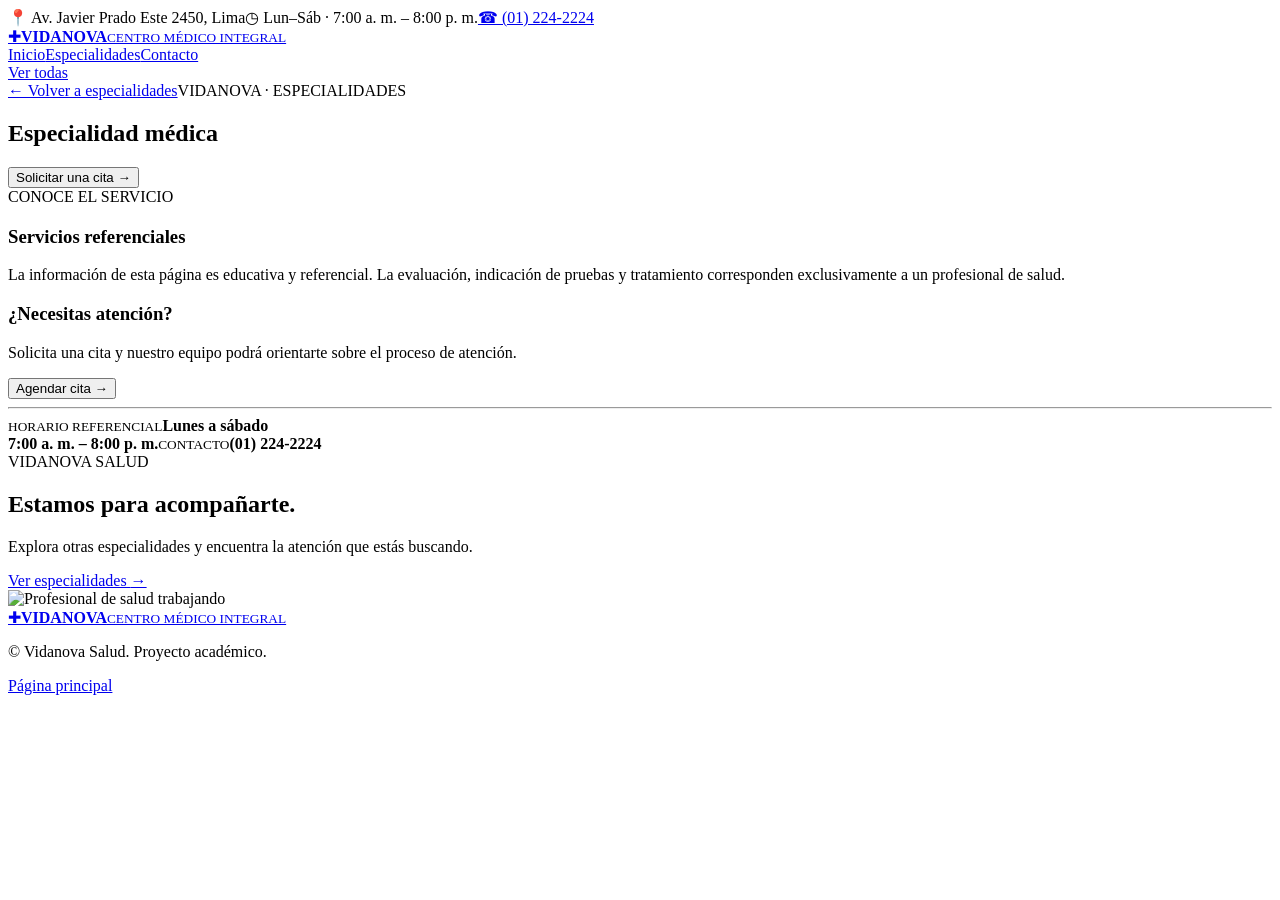
==== especialidad.html @ d91393b3 "Add files via upload" ====
<!DOCTYPE html>
<html lang="es">
<head>
  <meta charset="UTF-8"><meta name="viewport" content="width=device-width, initial-scale=1.0">
  <meta name="description" content="Información de especialidades médicas de Vidanova Salud.">
  <title>Especialidad | Vidanova Salud</title>
  <link rel="preconnect" href="https://fonts.googleapis.com"><link rel="preconnect" href="https://fonts.gstatic.com" crossorigin>
  <link href="https://fonts.googleapis.com/css2?family=DM+Sans:wght@400;500;600;700&family=Manrope:wght@400;500;600;700;800&display=swap" rel="stylesheet">
  <link rel="stylesheet" href="css/styles.css"><script src="js/specialty.js" defer></script>
</head>
<body>
  <div class="topbar"><div class="container topbar-inner"><span>📍 Av. Javier Prado Este 2450, Lima</span><span>◷ Lun–Sáb · 7:00 a. m. – 8:00 p. m.</span><a href="tel:+5112242224">☎ (01) 224-2224</a></div></div>
  <header class="site-header"><div class="container nav-wrap"><a class="brand" href="index.html"><span class="brand-mark">✚</span><span><strong>VIDANOVA</strong><small>CENTRO MÉDICO INTEGRAL</small></span></a><nav class="main-nav detail-nav"><a href="index.html">Inicio</a><a href="index.html#especialidades">Especialidades</a><a href="index.html#contacto">Contacto</a></nav><a class="btn btn-outline nav-cta" href="index.html#especialidades">Ver todas</a></div></header>
  <main>
    <section class="detail-hero" id="detailHero"><div class="detail-overlay"></div><div class="container detail-hero-content"><a href="index.html#especialidades" class="back-link">← Volver a especialidades</a><span class="eyebrow light" id="detailKicker">VIDANOVA · ESPECIALIDADES</span><h1 id="detailTitle">Especialidad médica</h1><p id="detailIntro"></p><button class="btn btn-primary" data-open-appointment>Solicitar una cita <span>→</span></button></div></section>
    <section class="section detail-main"><div class="container detail-layout"><div><span class="eyebrow">CONOCE EL SERVICIO</span><h2 id="detailHeading"></h2><p id="detailDescription"></p><h3>Servicios referenciales</h3><ul class="service-list" id="serviceList"></ul><div class="detail-disclaimer">La información de esta página es educativa y referencial. La evaluación, indicación de pruebas y tratamiento corresponden exclusivamente a un profesional de salud.</div></div><aside class="detail-aside"><h3>¿Necesitas atención?</h3><p>Solicita una cita y nuestro equipo podrá orientarte sobre el proceso de atención.</p><button class="btn btn-primary" data-open-appointment>Agendar cita <span>→</span></button><hr><small>HORARIO REFERENCIAL</small><strong>Lunes a sábado<br>7:00 a. m. – 8:00 p. m.</strong><small>CONTACTO</small><strong>(01) 224-2224</strong></aside></div></section>
    <section class="feature-band compact-band"><div class="container feature-grid"><div><span class="eyebrow light">VIDANOVA SALUD</span><h2>Estamos para acompañarte.</h2><p>Explora otras especialidades y encuentra la atención que estás buscando.</p><a href="index.html#especialidades" class="btn btn-white">Ver especialidades <span>→</span></a></div><img src="https://images.unsplash.com/photo-1551190822-a9333d879b1f?auto=format&fit=crop&w=900&q=80" alt="Profesional de salud trabajando"></div></section>
  </main>
  <footer class="footer"><div class="container footer-inner"><a class="brand brand-footer" href="index.html"><span class="brand-mark">✚</span><span><strong>VIDANOVA</strong><small>CENTRO MÉDICO INTEGRAL</small></span></a><p>© <span id="year"></span> Vidanova Salud. Proyecto académico.</p><a href="index.html">Página principal</a></div></footer>
  <dialog class="appointment-dialog" id="appointmentDialog" aria-labelledby="appointmentTitle"><form id="appointmentForm" class="appointment-form" novalidate><button type="button" class="dialog-close" aria-label="Cerrar">×</button><span class="eyebrow">RESERVA DE ATENCIÓN</span><h2 id="appointmentTitle">Solicita tu cita</h2><p>Completa los datos para registrar una solicitud de demostración.</p><div class="form-grid"><label>Nombre completo<input name="name" required minlength="3" placeholder="Ej. María Pérez"></label><label>Correo electrónico<input name="email" type="email" required placeholder="correo@ejemplo.com"></label><label>Celular<input name="phone" type="tel" required pattern="[0-9 +()-]{9,15}" placeholder="999 999 999"></label><label>Especialidad<select name="specialty" id="detailSpecialty" required><option value="">Selecciona una opción</option><option>Medicina general</option><option>Cardiología</option><option>Pediatría</option><option>Ginecología</option><option>Laboratorio clínico</option><option>Ecografía e imágenes</option><option>Nutrición</option><option>Psicología</option><option>Odontología</option></select></label><label>Fecha preferida<input name="date" type="date" required></label><label>Turno<select name="shift" required><option value="">Selecciona un turno</option><option>Mañana</option><option>Tarde</option></select></label></div><label class="consent"><input type="checkbox" name="consent" required> Acepto que estos datos se utilicen únicamente para esta demostración.</label><p class="form-error" id="formError" role="alert"></p><button class="btn btn-primary submit-btn" type="submit">Registrar solicitud <span>→</span></button><p class="form-footnote">Prototipo académico: no envía datos a una clínica real.</p></form><div class="success-panel" id="successPanel" hidden><span class="success-icon">✓</span><h2>Solicitud registrada</h2><p id="successMessage"></p><button type="button" class="btn btn-primary" id="closeSuccess">Entendido</button></div></dialog>
</body></html>
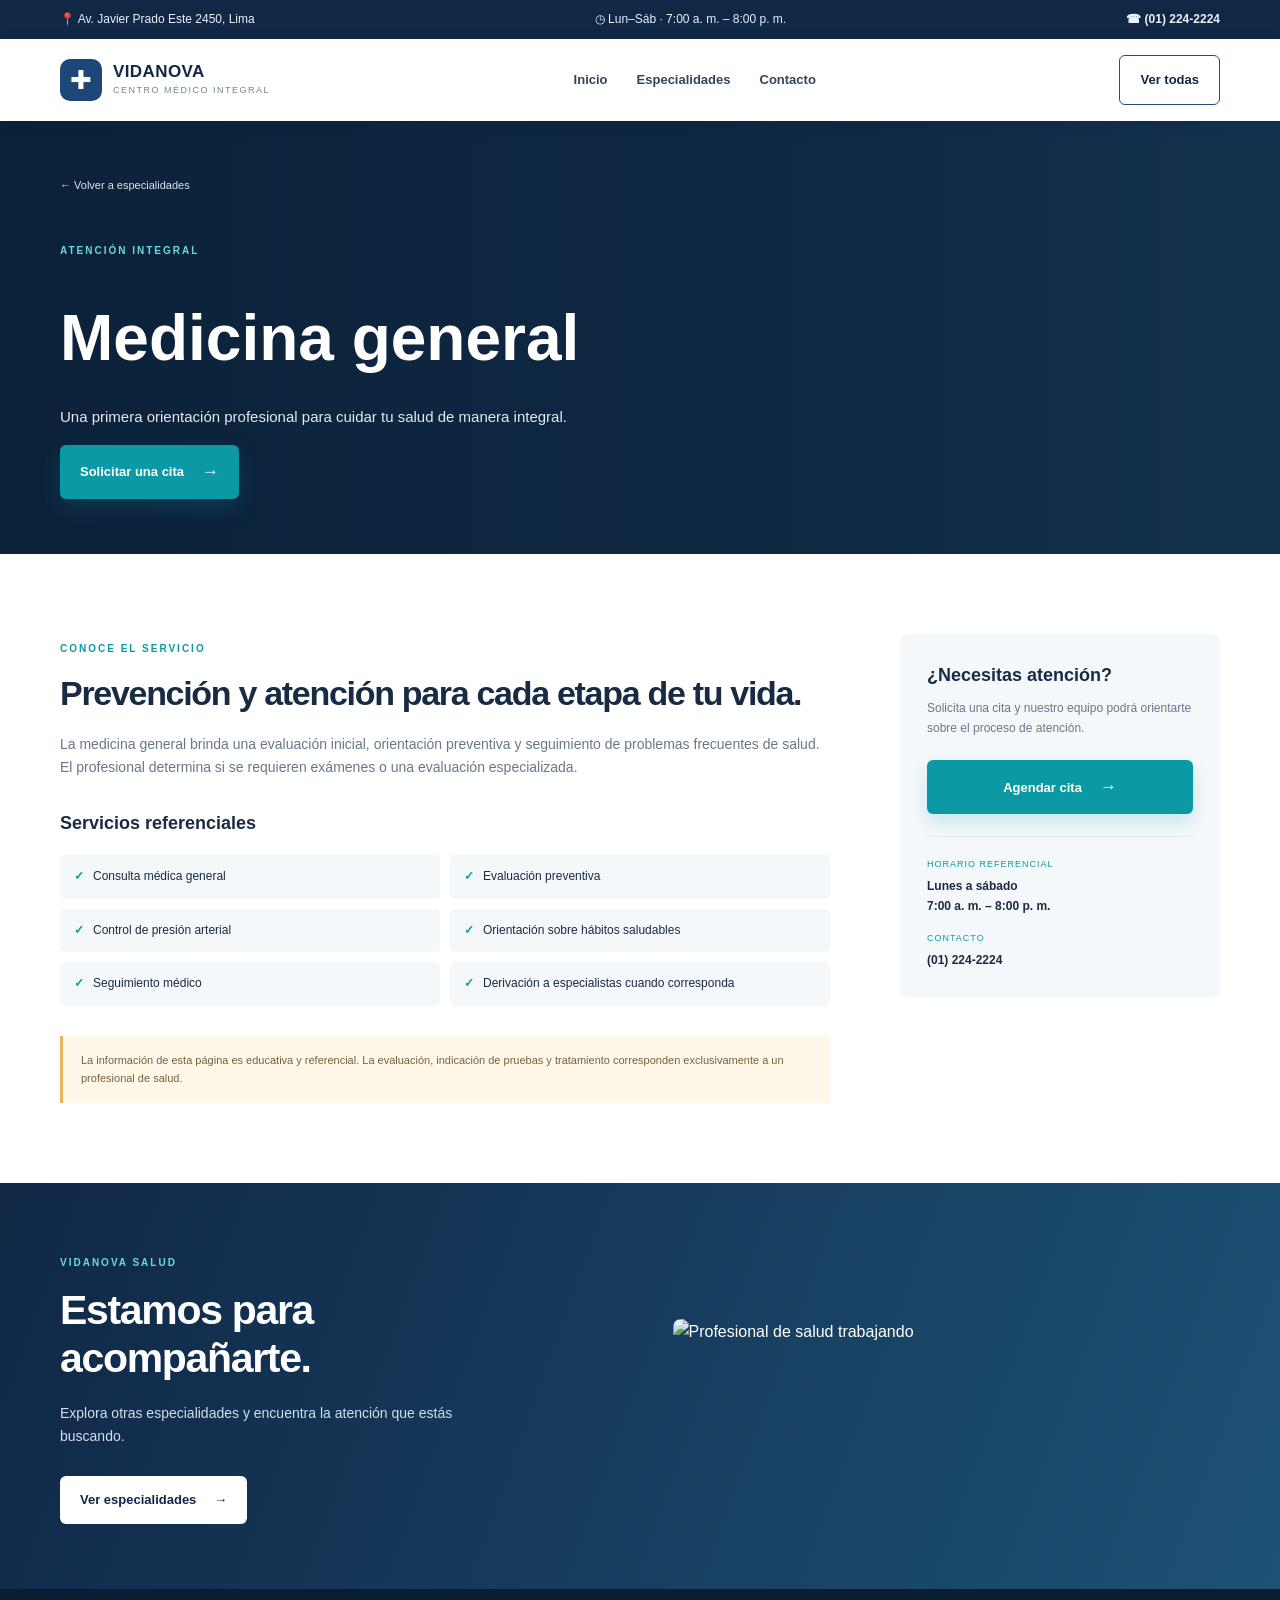
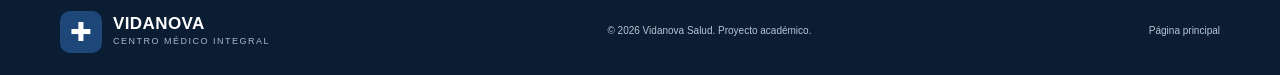
==== commit 8daec832: "Update especialidad.html" ====
--- a/especialidad.html
+++ b/especialidad.html
@@ -6,7 +6,8 @@
   <title>Especialidad | Vidanova Salud</title>
   <link rel="preconnect" href="https://fonts.googleapis.com"><link rel="preconnect" href="https://fonts.gstatic.com" crossorigin>
   <link href="https://fonts.googleapis.com/css2?family=DM+Sans:wght@400;500;600;700&family=Manrope:wght@400;500;600;700;800&display=swap" rel="stylesheet">
-  <link rel="stylesheet" href="css/styles.css"><script src="js/specialty.js" defer></script>
+  <link rel="stylesheet" href="styles.css">
+  <script src="specialty.js" defer></script>
 </head>
 <body>
   <div class="topbar"><div class="container topbar-inner"><span>📍 Av. Javier Prado Este 2450, Lima</span><span>◷ Lun–Sáb · 7:00 a. m. – 8:00 p. m.</span><a href="tel:+5112242224">☎ (01) 224-2224</a></div></div>
@@ -18,4 +19,4 @@
   </main>
   <footer class="footer"><div class="container footer-inner"><a class="brand brand-footer" href="index.html"><span class="brand-mark">✚</span><span><strong>VIDANOVA</strong><small>CENTRO MÉDICO INTEGRAL</small></span></a><p>© <span id="year"></span> Vidanova Salud. Proyecto académico.</p><a href="index.html">Página principal</a></div></footer>
   <dialog class="appointment-dialog" id="appointmentDialog" aria-labelledby="appointmentTitle"><form id="appointmentForm" class="appointment-form" novalidate><button type="button" class="dialog-close" aria-label="Cerrar">×</button><span class="eyebrow">RESERVA DE ATENCIÓN</span><h2 id="appointmentTitle">Solicita tu cita</h2><p>Completa los datos para registrar una solicitud de demostración.</p><div class="form-grid"><label>Nombre completo<input name="name" required minlength="3" placeholder="Ej. María Pérez"></label><label>Correo electrónico<input name="email" type="email" required placeholder="correo@ejemplo.com"></label><label>Celular<input name="phone" type="tel" required pattern="[0-9 +()-]{9,15}" placeholder="999 999 999"></label><label>Especialidad<select name="specialty" id="detailSpecialty" required><option value="">Selecciona una opción</option><option>Medicina general</option><option>Cardiología</option><option>Pediatría</option><option>Ginecología</option><option>Laboratorio clínico</option><option>Ecografía e imágenes</option><option>Nutrición</option><option>Psicología</option><option>Odontología</option></select></label><label>Fecha preferida<input name="date" type="date" required></label><label>Turno<select name="shift" required><option value="">Selecciona un turno</option><option>Mañana</option><option>Tarde</option></select></label></div><label class="consent"><input type="checkbox" name="consent" required> Acepto que estos datos se utilicen únicamente para esta demostración.</label><p class="form-error" id="formError" role="alert"></p><button class="btn btn-primary submit-btn" type="submit">Registrar solicitud <span>→</span></button><p class="form-footnote">Prototipo académico: no envía datos a una clínica real.</p></form><div class="success-panel" id="successPanel" hidden><span class="success-icon">✓</span><h2>Solicitud registrada</h2><p id="successMessage"></p><button type="button" class="btn btn-primary" id="closeSuccess">Entendido</button></div></dialog>
-</body></html>+</body></html>
--- a/styles.css
+++ b/styles.css
@@ -0,0 +1,11 @@
+/* VIDANOVA SALUD | estilos principales */
+:root{--navy:#102746;--blue:#1d4778;--teal:#0b9aa5;--cyan:#dff4f4;--ink:#182b43;--muted:#68788c;--line:#e4eaf0;--pale:#f5f8fb;--white:#fff;--shadow:0 18px 50px rgba(16,39,70,.10)}
+*{box-sizing:border-box}html{scroll-behavior:smooth;scroll-padding-top:90px}body{margin:0;color:var(--ink);font-family:"DM Sans",sans-serif;line-height:1.65}h1,h2,h3,strong{font-family:Manrope,sans-serif}h1,h2,h3,p{margin-top:0}h2{font-size:clamp(2rem,3.2vw,3rem);line-height:1.16;letter-spacing:-1.3px;margin-bottom:20px}p{color:var(--muted)}a{color:inherit;text-decoration:none}button,input,select{font:inherit}.container{width:min(1160px,calc(100% - 48px));margin:auto}.topbar{background:var(--navy);color:#e8f2fc;font-size:12px}.topbar-inner{min-height:39px;display:flex;align-items:center;justify-content:space-between;gap:18px}.topbar a{font-weight:700}.top-appointment{border:0;border-radius:4px;background:var(--teal);color:white;padding:7px 14px;font-weight:700;cursor:pointer}.site-header{height:82px;background:#fff;position:sticky;top:0;z-index:20;box-shadow:0 3px 18px #1027460c}.nav-wrap{height:100%;display:flex;align-items:center;justify-content:space-between;gap:24px}.brand{display:flex;align-items:center;gap:11px;min-width:210px}.brand-mark{width:42px;height:42px;border-radius:10px;background:var(--blue);color:white;display:grid;place-items:center;font-size:26px}.brand strong{display:block;font-size:17px;letter-spacing:.4px;line-height:1.2;color:var(--navy)}.brand small{display:block;font-size:9px;letter-spacing:1.5px;color:#718197}.main-nav{display:flex;align-items:center;gap:29px;font-size:13px;font-weight:700;color:#34445a}.main-nav a{padding:29px 0;position:relative}.main-nav a:hover,.main-nav a.active{color:var(--teal)}.main-nav a.active:after{content:"";height:3px;background:var(--teal);position:absolute;bottom:17px;left:0;right:0}.btn{border:0;border-radius:6px;padding:13px 20px;display:inline-flex;align-items:center;justify-content:center;gap:18px;font-weight:700;font-size:13px;cursor:pointer;transition:.2s}.btn:hover{transform:translateY(-2px);filter:brightness(1.04)}.btn-primary{background:var(--teal);color:white;box-shadow:0 8px 20px #0b9aa533}.btn-outline{border:1px solid #244d7e;color:var(--navy);background:white}.btn-outline span,.btn-primary span{font-size:17px}.menu-toggle{display:none;background:none;border:0;font-size:25px;color:var(--navy)}
+.hero{min-height:590px;position:relative;display:flex;align-items:center;background:#24415d url("https://images.unsplash.com/photo-1551076805-e1869033e561?auto=format&fit=crop&w=2000&q=90") center 42%/cover no-repeat;color:white}.hero-shade{position:absolute;inset:0;background:linear-gradient(90deg,rgba(9,29,55,.94) 0%,rgba(12,42,72,.83) 47%,rgba(13,43,73,.18) 100%)}.hero-content{position:relative;padding:90px 0;max-width:1160px}.eyebrow{display:inline-block;color:var(--teal);font-size:10px;font-weight:800;letter-spacing:2px;margin-bottom:16px}.eyebrow.light{color:#68d9df}.hero h1{font-size:clamp(2.7rem,5.6vw,4.65rem);line-height:1.08;letter-spacing:-2.6px;max-width:720px;margin-bottom:22px}.hero h1 em{font-style:normal;color:#6ce0e0}.hero-content>p{max-width:540px;color:#e1eaf2;font-size:16px;line-height:1.8;margin-bottom:30px}.hero-actions{display:flex;gap:13px;flex-wrap:wrap}.btn-glass{border:1px solid #ffffff99;background:#ffffff16;color:white}.hero-proof{display:flex;align-items:center;gap:10px;margin-top:46px;color:#e0eaf2;font-size:12px}.proof-icon{width:23px;height:23px;border-radius:50%;display:grid;place-items:center;background:#ffffff25;color:#8ff0df}.hero-side-note{position:absolute;right:5%;bottom:42px;display:flex;flex-direction:column;color:#fff;text-align:right}.hero-side-note strong{font-size:13px;letter-spacing:3px}.hero-side-note span{font-size:10px;color:#d2e0ed}.trust-strip{background:#fff;border-bottom:1px solid var(--line)}.trust-grid{display:grid;grid-template-columns:repeat(4,1fr);padding:26px 0}.trust-grid>div{display:flex;align-items:center;justify-content:center;gap:12px;border-right:1px solid var(--line)}.trust-grid>div:last-child{border:0}.trust-grid strong{font-size:26px;color:var(--blue)}.trust-grid span{font-size:11px;color:var(--muted);max-width:100px;line-height:1.3}
+.section{padding:100px 0}.about-grid{display:grid;grid-template-columns:1fr 1fr;gap:85px;align-items:center}.about-image{position:relative;padding:0 28px 28px 0}.about-image:before{content:"";position:absolute;left:28px;bottom:0;width:72%;height:75%;background:#dff3f2;border-radius:5px}.about-image>img{position:relative;width:100%;height:440px;object-fit:cover;border-radius:7px}.image-note{position:absolute;right:0;bottom:0;background:#fff;box-shadow:var(--shadow);padding:17px 20px;display:flex;align-items:center;gap:12px;border-radius:6px}.image-note>span{width:39px;height:39px;display:grid;place-items:center;border-radius:50%;background:#e1f7f5;color:var(--teal);font-size:22px}.image-note strong,.image-note small{display:block}.image-note strong{font-size:12px}.image-note small{font-size:10px;color:var(--muted)}.about-copy h2{max-width:520px}.about-copy .lead{font-size:17px;color:#42566c}.about-copy>p:not(.lead){font-size:14px}.check-list{list-style:none;padding:0;margin:25px 0}.check-list li{margin:12px 0;font-size:13px;color:#4c5d70}.check-list li:before{content:"✓";color:var(--teal);font-weight:800;margin-right:12px}.text-link{color:var(--teal);font-weight:800;font-size:13px}.text-link span{font-size:18px;margin-left:9px}
+.specialties-section{background:var(--pale)}.section-heading{max-width:650px;margin-bottom:38px}.section-heading.centered{text-align:center;margin:0 auto 42px}.section-heading p{font-size:14px;line-height:1.8}.specialty-tools{display:flex;justify-content:space-between;align-items:center;gap:20px;margin-bottom:24px}.search-box{height:44px;display:flex;align-items:center;gap:9px;padding:0 14px;background:white;border:1px solid var(--line);border-radius:5px;width:270px;color:var(--teal)}.search-box input{border:0;outline:0;width:100%;font-size:12px;color:var(--ink)}.filter-chips{display:flex;gap:8px;flex-wrap:wrap}.chip{border:1px solid #dce5ec;background:white;color:#607185;border-radius:30px;padding:8px 15px;font-size:11px;font-weight:700;cursor:pointer}.chip.active,.chip:hover{background:var(--navy);border-color:var(--navy);color:white}.specialty-grid{display:grid;grid-template-columns:repeat(3,1fr);gap:22px}.specialty-card{background:#fff;border:1px solid #e9eef2;border-radius:8px;overflow:hidden;transition:.25s;box-shadow:0 4px 18px #10274608}.specialty-card:hover{transform:translateY(-5px);box-shadow:var(--shadow)}.specialty-card>img{width:100%;height:190px;object-fit:cover;display:block}.specialty-card-body{padding:23px 23px 24px}.card-kicker{font-size:9px;letter-spacing:1.5px;color:var(--teal);font-weight:800}.specialty-card h3{font-size:19px;margin:8px 0}.specialty-card p{font-size:12px;min-height:42px;line-height:1.65}.card-link{display:flex;justify-content:space-between;align-items:center;border-top:1px solid var(--line);padding-top:15px;margin-top:18px;color:var(--blue);font-size:11px;font-weight:800}.card-link span{font-size:17px;color:var(--teal)}.empty-state{text-align:center;padding:30px;color:var(--muted)}
+.feature-band{background:linear-gradient(110deg,#102746,#1d5275);color:white;overflow:hidden}.feature-grid{display:grid;grid-template-columns:1fr 1fr;align-items:center;gap:65px;min-height:380px}.feature-grid>div{padding:65px 0}.feature-grid h2{max-width:500px}.feature-grid p{color:#d2e0ec;max-width:460px;font-size:14px}.feature-grid>img{width:100%;height:330px;object-fit:cover;border-radius:8px 8px 0 0;align-self:end}.btn-white{background:white;color:var(--navy);margin-top:14px}.team-section{background:white}.team-grid{display:grid;grid-template-columns:repeat(3,1fr);gap:22px}.doctor-card{border:1px solid var(--line);border-radius:8px;overflow:hidden}.doctor-card img{width:100%;height:260px;object-fit:cover;object-position:center 30%}.doctor-card div{padding:19px 21px}.doctor-card span{font-size:9px;letter-spacing:1.4px;color:var(--teal);font-weight:800}.doctor-card h3{font-size:17px;margin:5px 0}.doctor-card p{font-size:12px;margin:0}.demo-note{font-size:10px;margin-top:18px}.faq-section{background:var(--pale)}.faq-grid{display:grid;grid-template-columns:.8fr 1.2fr;gap:90px}.faq-grid>div:first-child p{font-size:14px}.accordion{border-top:1px solid #dce5ed}.faq-item{border-bottom:1px solid #dce5ed}.faq-question{border:0;background:none;width:100%;text-align:left;padding:20px 0;display:flex;justify-content:space-between;font-weight:800;color:var(--ink);cursor:pointer}.faq-question span{font-size:20px;color:var(--teal)}.faq-answer{display:grid;grid-template-rows:0fr;transition:grid-template-rows .25s}.faq-answer p{overflow:hidden;margin:0;font-size:13px}.faq-item.open .faq-answer{grid-template-rows:1fr}.faq-item.open .faq-answer p{padding:0 20px 20px 0}.contact-section{background:#102746;color:white;padding:75px 0}.contact-grid{display:grid;grid-template-columns:1fr .9fr;gap:80px;align-items:center}.contact-grid h2{font-size:clamp(2rem,3.5vw,3.1rem)}.contact-grid>div:first-child p{color:#c8d6e4;max-width:430px}.contact-card{background:white;border-radius:8px;padding:25px 30px;color:var(--ink)}.contact-card>div{display:flex;align-items:center;gap:15px;padding:10px 0;border-bottom:1px solid var(--line)}.contact-card>div>span{width:37px;height:37px;background:#e6f7f6;color:var(--teal);border-radius:50%;display:grid;place-items:center}.contact-card p{margin:0}.contact-card small,.contact-card strong{display:block}.contact-card small{font-size:9px;color:var(--muted);letter-spacing:1.3px}.contact-card strong{font-size:12px;color:var(--ink)}.contact-card .btn{width:100%;margin-top:20px}.footer{background:#0b1d33;color:#d1dce7;padding:22px 0}.footer-inner{display:flex;align-items:center;justify-content:space-between;gap:20px}.footer p,.footer a:not(.brand){font-size:10px;color:#b7c5d4;margin:0}.brand-footer strong{color:white}.brand-footer small{color:#aab8c7}
+.appointment-dialog{border:0;border-radius:12px;padding:0;width:min(650px,calc(100% - 28px));max-width:none;box-shadow:0 30px 100px #071b32aa}.appointment-dialog::backdrop{background:#081d35b8;backdrop-filter:blur(4px)}.appointment-form{padding:38px 42px;position:relative}.appointment-form h2{font-size:29px;margin-bottom:6px}.appointment-form>p{font-size:12px}.dialog-close{position:absolute;right:18px;top:12px;border:0;background:none;font-size:29px;color:#718197;cursor:pointer}.form-grid{display:grid;grid-template-columns:1fr 1fr;gap:14px;margin:23px 0}.form-grid label,.appointment-form>label:not(.consent){font-size:11px;font-weight:700;color:#44566b}.form-grid input,.form-grid select{display:block;width:100%;height:43px;margin-top:6px;border:1px solid #dce4eb;border-radius:5px;padding:0 11px;color:var(--ink);background:white;font-size:12px}.consent{display:flex;gap:9px;align-items:flex-start;font-size:10px;color:#617185}.consent input{margin-top:3px}.form-error{color:#bd3545!important;min-height:16px}.submit-btn{width:100%}.form-footnote{font-size:9px!important;color:#8794a3!important;margin:13px 0 0}.success-panel{text-align:center;padding:60px 40px}.success-icon{width:55px;height:55px;display:grid;place-items:center;margin:0 auto 20px;border-radius:50%;background:#e0f7ef;color:#13946b;font-size:27px}.success-panel p{font-size:13px}
+.detail-hero{min-height:420px;background:#173958 center/cover no-repeat;position:relative;color:white;display:flex;align-items:center}.detail-overlay{position:absolute;inset:0;background:linear-gradient(90deg,#0b2038eF,#0b2038a8 65%,#0b203855)}.detail-hero-content{position:relative;padding:55px 0}.back-link{display:block;color:#d9e7f1;font-size:11px;margin-bottom:42px}.detail-hero h1{font-size:clamp(2.5rem,5vw,4rem);margin:10px 0 14px}.detail-hero p{color:#e1ebf4;max-width:570px;font-size:15px}.detail-main{padding:80px 0}.detail-layout{display:grid;grid-template-columns:1fr 320px;gap:70px}.detail-layout h2{font-size:34px}.detail-layout h3{font-size:18px;margin:30px 0 14px}.detail-layout p{font-size:14px}.service-list{padding:0;list-style:none;display:grid;grid-template-columns:1fr 1fr;gap:10px}.service-list li{padding:12px 14px;background:var(--pale);border-radius:5px;font-size:12px}.service-list li:before{content:"✓";color:var(--teal);font-weight:800;margin-right:9px}.detail-disclaimer{margin-top:30px;padding:15px 18px;border-left:3px solid #e6b45e;background:#fff8e9;color:#75613e;font-size:11px}.detail-aside{align-self:start;padding:27px;background:var(--pale);border-radius:8px}.detail-aside h3{margin:0 0 8px}.detail-aside p{font-size:12px}.detail-aside .btn{width:100%;margin:10px 0 22px}.detail-aside hr{border:0;border-top:1px solid var(--line);margin:0 0 20px}.detail-aside small,.detail-aside strong{display:block}.detail-aside small{font-size:9px;letter-spacing:1px;color:var(--teal);margin:14px 0 5px}.detail-aside strong{font-size:12px}.compact-band .feature-grid{min-height:300px}.compact-band .feature-grid>img{height:270px}
+@media(max-width:900px){.main-nav{gap:15px}.nav-cta{display:none}.about-grid{gap:45px}.specialty-grid{grid-template-columns:repeat(2,1fr)}.faq-grid{gap:45px}.contact-grid{gap:35px}}
+@media(max-width:680px){.container{width:min(100% - 32px,560px)}.topbar-inner{justify-content:center;flex-wrap:wrap;padding:8px 0;gap:7px 14px}.topbar-inner>span:first-child{display:none}.site-header{height:70px}.brand{min-width:0}.menu-toggle{display:block;margin-left:auto}.main-nav{display:none;position:absolute;top:70px;left:0;right:0;background:white;padding:12px 24px 20px;box-shadow:0 12px 20px #10274618;flex-direction:column;align-items:stretch;gap:0}.main-nav.open{display:flex}.main-nav a{padding:12px 0}.main-nav a.active:after{display:none}.hero{min-height:570px;background-position:58% center}.hero-shade{background:linear-gradient(90deg,#0b2038ed,#0b2038a8)}.hero-content{padding:65px 0}.hero h1{font-size:2.8rem}.hero-content>p{font-size:14px}.hero-side-note{display:none}.trust-grid{grid-template-columns:repeat(2,1fr);gap:18px 0}.trust-grid>div:nth-child(2){border:0}.trust-grid strong{font-size:22px}.trust-grid span{font-size:10px}.section{padding:68px 0}.about-grid,.feature-grid,.faq-grid,.contact-grid,.detail-layout{grid-template-columns:1fr;gap:34px}.about-image>img{height:330px}.about-copy h2{font-size:2.1rem}.specialty-tools{align-items:stretch;flex-direction:column}.search-box{width:100%}.specialty-grid{grid-template-columns:1fr}.specialty-card>img{height:210px}.feature-grid{gap:0}.feature-grid>div{padding:55px 0 20px}.feature-grid>img{height:230px}.team-grid{grid-template-columns:1fr}.doctor-card{display:grid;grid-template-columns:120px 1fr}.doctor-card img{height:145px}.doctor-card div{align-self:center}.faq-grid{gap:25px}.contact-section{padding:60px 0}.footer-inner{flex-wrap:wrap;justify-content:center;text-align:center}.footer-inner>p{width:100%;order:3}.appointment-form{padding:35px 22px}.form-grid{grid-template-columns:1fr}.detail-hero{min-height:390px}.detail-hero-content{padding:40px 0}.back-link{margin-bottom:35px}.detail-main{padding:60px 0}.service-list{grid-template-columns:1fr}.detail-aside{order:-1}}
